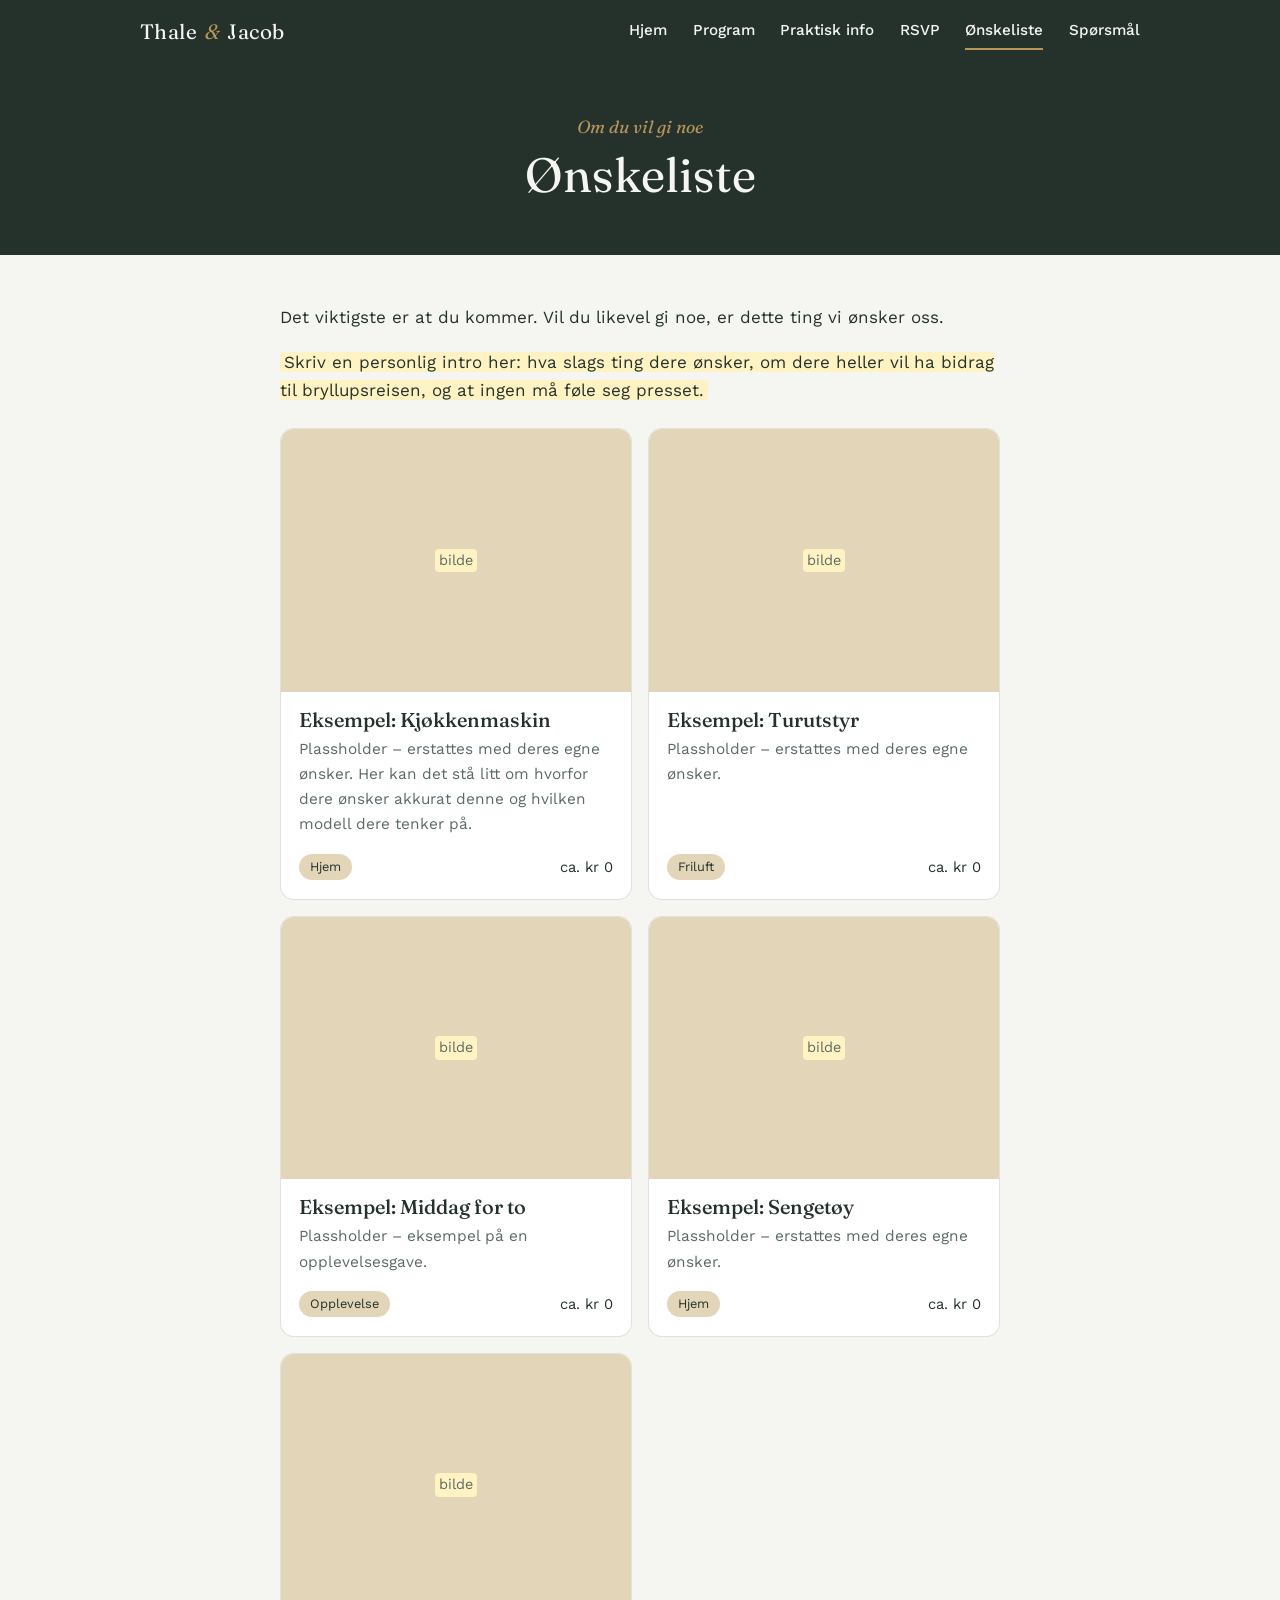
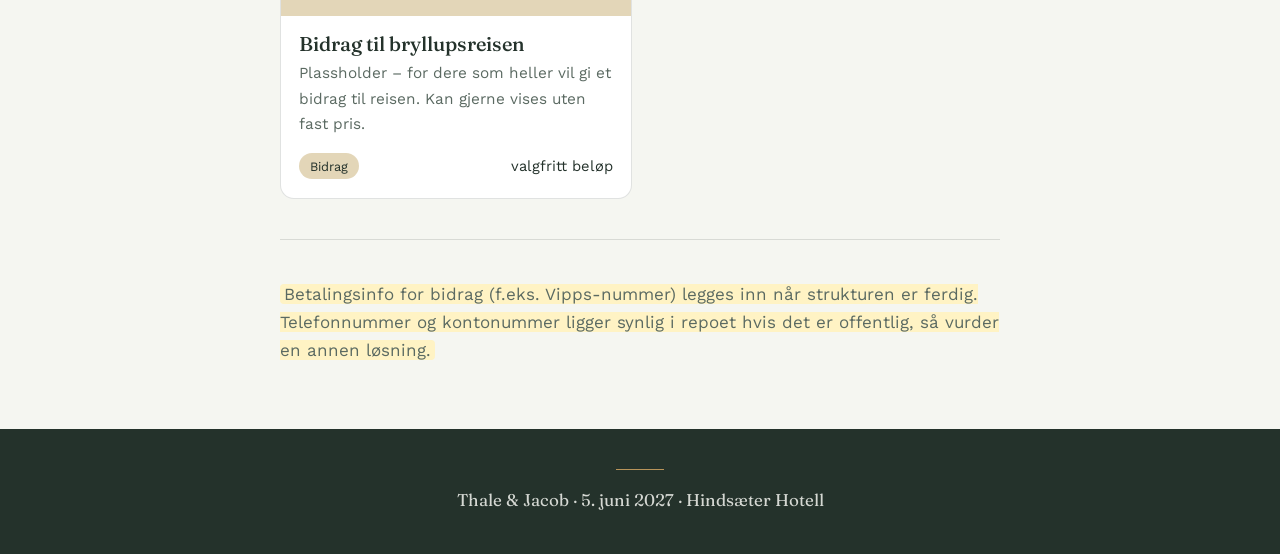
==== onskeliste.html @ 183b1a35 "Replace save-the-date with multi-page guest site Six pages (Hjem, Program, Praktisk info, RSVP, Ønsk" ====
<!DOCTYPE html>
<html lang="nb">
<head>
  <meta charset="utf-8">
  <meta name="viewport" content="width=device-width, initial-scale=1, viewport-fit=cover">
  <meta name="robots" content="noindex, nofollow">
  <title>Ønskeliste – Thale & Jacob</title>
  <meta name="description" content="Ønskeliste fra Thale og Jacob.">
  <meta name="theme-color" content="#24322B">
  <link rel="preconnect" href="https://fonts.googleapis.com">
  <link rel="preconnect" href="https://fonts.gstatic.com" crossorigin>
  <link href="https://fonts.googleapis.com/css2?family=Fraunces:ital,opsz,wght@0,9..144,400;0,9..144,500;1,9..144,400&family=Work+Sans:wght@400;500;600&display=swap" rel="stylesheet">
  <link rel="stylesheet" href="assets/style.css">
</head>
<body>
  <header class="site-header">
    <div class="header-inner">
      <a class="brand" href="index.html">Thale <span class="amp">&amp;</span> Jacob</a>
      <button class="menu-btn" type="button" aria-expanded="false" aria-controls="site-nav">
        <span class="menu-icon" aria-hidden="true"></span><span class="menu-label">Meny</span>
      </button>
      <nav class="nav" id="site-nav" aria-label="Hovedmeny">
        <ul>
        <li><a href="index.html">Hjem</a></li>
        <li><a href="program.html">Program</a></li>
        <li><a href="praktisk.html">Praktisk info</a></li>
        <li><a href="rsvp.html">RSVP</a></li>
        <li><a href="onskeliste.html" aria-current="page">Ønskeliste</a></li>
        <li><a href="sporsmal.html">Spørsmål</a></li>
        </ul>
      </nav>
    </div>
  </header>

  <main>
    <section class="page-head">
      <p class="kicker">Om du vil gi noe</p>
      <h1>Ønskeliste</h1>
    </section>

    <div class="wrap">
      <p>Det viktigste er at du kommer. Vil du likevel gi noe, er dette ting vi ønsker oss.</p>
      <p><span class="todo">Skriv en personlig intro her: hva slags ting dere ønsker, om dere heller vil ha bidrag til bryllupsreisen, og at ingen må føle seg presset.</span></p>

      <div class="wish-grid">
        <article class="wish">
          <div class="wish-img"><span class="todo">bilde</span></div>
          <div class="wish-body">
            <h3>Eksempel: Kjøkkenmaskin</h3>
            <p>Plassholder – erstattes med deres egne ønsker. Her kan det stå litt om hvorfor dere ønsker akkurat denne og hvilken modell dere tenker på.</p>
            <div class="wish-meta"><span class="tag">Hjem</span><span>ca. kr 0</span></div>
          </div>
        </article>
        <article class="wish">
          <div class="wish-img"><span class="todo">bilde</span></div>
          <div class="wish-body">
            <h3>Eksempel: Turutstyr</h3>
            <p>Plassholder – erstattes med deres egne ønsker.</p>
            <div class="wish-meta"><span class="tag">Friluft</span><span>ca. kr 0</span></div>
          </div>
        </article>
        <article class="wish">
          <div class="wish-img"><span class="todo">bilde</span></div>
          <div class="wish-body">
            <h3>Eksempel: Middag for to</h3>
            <p>Plassholder – eksempel på en opplevelsesgave.</p>
            <div class="wish-meta"><span class="tag">Opplevelse</span><span>ca. kr 0</span></div>
          </div>
        </article>
        <article class="wish">
          <div class="wish-img"><span class="todo">bilde</span></div>
          <div class="wish-body">
            <h3>Eksempel: Sengetøy</h3>
            <p>Plassholder – erstattes med deres egne ønsker.</p>
            <div class="wish-meta"><span class="tag">Hjem</span><span>ca. kr 0</span></div>
          </div>
        </article>
        <article class="wish">
          <div class="wish-img"><span class="todo">bilde</span></div>
          <div class="wish-body">
            <h3>Bidrag til bryllupsreisen</h3>
            <p>Plassholder – for dere som heller vil gi et bidrag til reisen. Kan gjerne vises uten fast pris.</p>
            <div class="wish-meta"><span class="tag">Bidrag</span><span>valgfritt beløp</span></div>
          </div>
        </article>
      </div>


      <hr class="rule">
      <p class="muted"><span class="todo">Betalingsinfo for bidrag (f.eks. Vipps-nummer) legges inn når strukturen er ferdig. Telefonnummer og kontonummer ligger synlig i repoet hvis det er offentlig, så vurder en annen løsning.</span></p>
    </div>

  </main>

  <footer class="site-footer">
    <div class="divider"></div>
    <p>Thale &amp; Jacob · 5. juni 2027 · Hindsæter Hotell</p>
  </footer>

  <script src="assets/site.js"></script>
</body>
</html>
---- assets/style.css ----
/* Thale & Jacob – bryllupsside. Delt stil for alle sider. */

:root {
  --bg: #F5F6F1;
  --bg-dark: #24322B;
  --text-dark: #24322B;
  --text-light: #F5F6F1;
  --text-muted: #5B6A62;
  --accent: #B8945A;
  --accent-soft: #E3D6B8;
  --line: rgba(36, 50, 43, .14);
  --serif: "Fraunces", Georgia, "Times New Roman", serif;
  --sans: "Work Sans", -apple-system, "Segoe UI", Roboto, sans-serif;
  --header-h: 64px;
  --maxw: 760px;
}

*, *::before, *::after { box-sizing: border-box; }

html { scroll-behavior: smooth; -webkit-text-size-adjust: 100%; }

body {
  margin: 0;
  background: var(--bg);
  color: var(--text-dark);
  font-family: var(--sans);
  font-size: 1.0625rem;
  line-height: 1.65;
  padding-top: env(safe-area-inset-top, 0px);
  padding-bottom: env(safe-area-inset-bottom, 0px);
}

img { max-width: 100%; display: block; }
a { color: inherit; }

h1, h2, h3 {
  font-family: var(--serif);
  font-weight: 400;
  line-height: 1.2;
  margin: 0 0 .5em;
}
h1 { font-size: clamp(2.2rem, 7vw, 3.6rem); }
h2 { font-size: clamp(1.6rem, 4.5vw, 2.2rem); }
h3 { font-size: 1.25rem; font-weight: 500; }
p { margin: 0 0 1em; }

.kicker {
  font-family: var(--serif);
  font-style: italic;
  color: var(--accent);
  font-size: 1.1rem;
  margin: 0 0 .6em;
}

.amp { color: var(--accent); font-style: italic; }

/* ---------- Header + dropdown-meny ---------- */

.site-header {
  position: sticky;
  top: 0;
  z-index: 50;
  background: var(--bg-dark);
  color: var(--text-light);
  height: var(--header-h);
}
.header-inner {
  max-width: 1040px;
  height: 100%;
  margin: 0 auto;
  padding: 0 1.25rem;
  display: flex;
  align-items: center;
  justify-content: space-between;
}
.brand {
  font-family: var(--serif);
  font-size: 1.3rem;
  text-decoration: none;
  letter-spacing: .02em;
}
.brand .amp { padding: 0 .1em; }

.menu-btn {
  display: inline-flex;
  align-items: center;
  gap: .6rem;
  background: none;
  border: 1px solid rgba(245, 246, 241, .35);
  border-radius: 999px;
  color: inherit;
  font: 500 .9rem var(--sans);
  padding: .5rem 1rem;
  cursor: pointer;
}
.menu-btn:focus-visible, .nav a:focus-visible, .btn:focus-visible,
input:focus-visible, select:focus-visible, textarea:focus-visible {
  outline: 2px solid var(--accent);
  outline-offset: 2px;
}
.menu-icon, .menu-icon::before, .menu-icon::after {
  display: block;
  width: 16px;
  height: 2px;
  background: currentColor;
  border-radius: 2px;
  transition: transform .2s, opacity .2s;
}
.menu-icon { position: relative; }
.menu-icon::before, .menu-icon::after { content: ""; position: absolute; left: 0; }
.menu-icon::before { top: -5px; }
.menu-icon::after { top: 5px; }
.menu-btn[aria-expanded="true"] .menu-icon { background: transparent; }
.menu-btn[aria-expanded="true"] .menu-icon::before { transform: translateY(5px) rotate(45deg); }
.menu-btn[aria-expanded="true"] .menu-icon::after { transform: translateY(-5px) rotate(-45deg); }

.nav {
  position: absolute;
  top: var(--header-h);
  left: 0;
  right: 0;
  background: var(--bg-dark);
  border-top: 1px solid rgba(245, 246, 241, .12);
  box-shadow: 0 18px 30px rgba(0, 0, 0, .25);
  display: none;
}
.nav.open { display: block; }
.nav ul { list-style: none; margin: 0 auto; padding: .5rem 1.25rem 1rem; max-width: 1040px; }
.nav a {
  display: block;
  padding: .85rem 0;
  text-decoration: none;
  font-family: var(--serif);
  font-size: 1.25rem;
  border-bottom: 1px solid rgba(245, 246, 241, .1);
}
.nav li:last-child a { border-bottom: 0; }
.nav a[aria-current="page"] { color: var(--accent); font-style: italic; }
.nav a:hover { color: var(--accent-soft); }

/* Bred skjerm: menyen vises som vanlig lenkerad */
@media (min-width: 820px) {
  .menu-btn { display: none; }
  .nav { position: static; display: block; background: none; border: 0; box-shadow: none; }
  .nav ul { display: flex; gap: 1.6rem; padding: 0; max-width: none; }
  .nav a { border: 0; padding: .3rem 0; font-family: var(--sans); font-size: .95rem; font-weight: 500; }
  .nav a[aria-current="page"] { border-bottom: 2px solid var(--accent); font-style: normal; color: var(--text-light); }
}

/* ---------- Hero (forside) ---------- */

.hero {
  position: relative;
  min-height: calc(100svh - var(--header-h));
  display: grid;
  place-items: center;
  text-align: center;
  color: var(--text-light);
  background: var(--bg-dark);
  overflow: hidden;
}
.hero-media { position: absolute; inset: 0; }
.hero-media img { width: 100%; height: 100%; object-fit: cover; }
.hero-media::after {
  position: absolute;
  inset: 0;
  content: "";
  background: linear-gradient(180deg, rgba(36,50,43,.55) 0%, rgba(36,50,43,.75) 100%);
}
.hero-content { position: relative; padding: 2rem 1.25rem; }
.hero h1 { margin-bottom: .2em; }
.hero .date { font-family: var(--serif); font-size: clamp(1.4rem, 4vw, 2rem); margin: 0; }
.hero .place { margin: .4rem 0 1.6rem; opacity: .85; letter-spacing: .06em; }
.countdown {
  display: inline-block;
  border: 1px solid var(--accent);
  color: var(--accent-soft);
  border-radius: 999px;
  padding: .4rem 1.1rem;
  font-size: .95rem;
  margin-bottom: 1.8rem;
}
@media (prefers-reduced-motion: no-preference) {
  .hero-content > * { animation: rise .9s both; }
  .hero-content > *:nth-child(2) { animation-delay: .1s; }
  .hero-content > *:nth-child(3) { animation-delay: .2s; }
  .hero-content > *:nth-child(4) { animation-delay: .3s; }
  .hero-content > *:nth-child(5) { animation-delay: .4s; }
  @keyframes rise { from { opacity: 0; transform: translateY(14px); } to { opacity: 1; transform: none; } }
}

/* ---------- Innhold ---------- */

.page-head {
  background: var(--bg-dark);
  color: var(--text-light);
  text-align: center;
  padding: 3rem 1.25rem 3.2rem;
}
.page-head h1 { margin: 0; font-size: clamp(2rem, 6vw, 3rem); }
.page-head .kicker { margin-bottom: .3em; }

main { display: block; }
.wrap { max-width: var(--maxw); margin: 0 auto; padding: 3rem 1.25rem; }
.wrap + .wrap { padding-top: 0; }
.center { text-align: center; }
.muted { color: var(--text-muted); }

.rule { border: 0; border-top: 1px solid var(--line); margin: 2.5rem 0; }

.cards { display: grid; gap: 1rem; grid-template-columns: repeat(auto-fit, minmax(210px, 1fr)); margin-top: 1.5rem; }
.card {
  display: block;
  text-decoration: none;
  background: #fff;
  border: 1px solid var(--line);
  border-radius: 14px;
  padding: 1.3rem 1.3rem 1.2rem;
  transition: transform .2s, border-color .2s;
}
.card:hover { transform: translateY(-2px); border-color: var(--accent); }
.card h3 { margin-bottom: .25em; }
.card p { margin: 0; color: var(--text-muted); font-size: .98rem; }

.btn {
  display: inline-block;
  background: var(--accent);
  color: #fff;
  border: 0;
  border-radius: 999px;
  padding: .85rem 1.7rem;
  font: 600 1rem var(--sans);
  text-decoration: none;
  cursor: pointer;
}
.btn:hover { background: #a58250; }
.btn.ghost { background: none; border: 1px solid var(--accent); color: var(--accent-soft); }

.venue-photo { aspect-ratio: 16 / 9; width: 100%; object-fit: cover; border-radius: 14px; background: var(--accent-soft); }

/* Program */
.day { margin-bottom: 3rem; }
.day-title { display: flex; align-items: baseline; gap: .8rem; border-bottom: 2px solid var(--accent); padding-bottom: .4rem; margin-bottom: 1rem; }
.day-title h2 { margin: 0; }
.day-title span { color: var(--text-muted); font-family: var(--serif); font-style: italic; }
.timeline { list-style: none; margin: 0; padding: 0; }
.timeline li { display: grid; grid-template-columns: 5.2rem 1fr; gap: 1rem; padding: .9rem 0; border-bottom: 1px solid var(--line); }
.timeline .time { font-family: var(--serif); color: var(--accent); font-size: 1.15rem; }
.timeline strong { display: block; font-weight: 600; }
.timeline small { color: var(--text-muted); font-size: .95rem; }

/* Praktisk info / FAQ */
.info-block { margin-bottom: 2.6rem; }
.info-block h2 { border-left: 3px solid var(--accent); padding-left: .8rem; }
.facts { display: grid; grid-template-columns: repeat(auto-fit, minmax(200px, 1fr)); gap: 1rem; margin: 1rem 0; }
.fact { background: #fff; border: 1px solid var(--line); border-radius: 12px; padding: 1rem 1.1rem; }
.fact b { display: block; font-family: var(--serif); font-weight: 500; font-size: 1.1rem; margin-bottom: .2rem; }

details { border-bottom: 1px solid var(--line); padding: .9rem 0; }
summary { cursor: pointer; font-family: var(--serif); font-size: 1.15rem; list-style: none; display: flex; justify-content: space-between; gap: 1rem; }
summary::-webkit-details-marker { display: none; }
summary::after { content: "+"; color: var(--accent); font-size: 1.4rem; line-height: 1; }
details[open] summary::after { content: "–"; }
details p { margin: .7rem 0 0; color: var(--text-muted); }

/* Skjema */
form { display: grid; gap: 1.2rem; }
label, legend { font-weight: 600; font-size: .95rem; display: block; margin-bottom: .35rem; }
fieldset { border: 0; padding: 0; margin: 0; }
input[type="text"], input[type="email"], input[type="number"], select, textarea {
  width: 100%;
  font: inherit;
  padding: .75rem .9rem;
  border: 1px solid rgba(36, 50, 43, .3);
  border-radius: 10px;
  background: #fff;
  color: inherit;
}
textarea { min-height: 6.5rem; resize: vertical; }
.choice { display: flex; gap: .7rem; flex-wrap: wrap; }
.choice label {
  display: flex; align-items: center; gap: .5rem;
  font-weight: 500; margin: 0;
  border: 1px solid rgba(36, 50, 43, .3);
  border-radius: 10px;
  padding: .7rem 1rem;
  background: #fff;
  cursor: pointer;
}
.choice input { accent-color: var(--accent); }
.hint { font-size: .9rem; color: var(--text-muted); margin: .3rem 0 0; }
.hp { position: absolute; left: -9999px; }
.form-msg { padding: 1rem 1.2rem; border-radius: 10px; background: var(--accent-soft); display: none; }
.form-msg.show { display: block; }
[hidden] { display: none !important; }

/* Ønskeliste */
.wish-grid { display: grid; gap: 1rem; grid-template-columns: repeat(auto-fill, minmax(230px, 1fr)); margin-top: 1.5rem; }
.wish { background: #fff; border: 1px solid var(--line); border-radius: 14px; overflow: hidden; display: flex; flex-direction: column; }
.wish-img { aspect-ratio: 4 / 3; background: var(--accent-soft); display: grid; place-items: center; color: var(--text-muted); font-size: .9rem; }
.wish-body { padding: 1rem 1.1rem 1.2rem; display: flex; flex-direction: column; gap: .3rem; flex: 1; }
.wish-body h3 { margin: 0; }
.wish-body p { margin: 0; color: var(--text-muted); font-size: .96rem; }
.wish-meta { margin-top: auto; padding-top: .7rem; display: flex; justify-content: space-between; align-items: center; font-size: .92rem; }
.tag { font-size: .8rem; background: var(--accent-soft); border-radius: 999px; padding: .15rem .7rem; }

.form-msg.error { background: #f4d6d0; }
fieldset + fieldset, .sub { margin-top: 0; }
.group { border: 1px solid var(--line); border-radius: 14px; padding: 1.2rem; background: rgba(255,255,255,.5); display: grid; gap: 1.2rem; }

.btn.small { padding: .5rem 1.1rem; font-size: .9rem; }
.note { border-left: 3px solid var(--accent); background: #fff; border-radius: 0 10px 10px 0; padding: .9rem 1.1rem; margin: 1.5rem 0; }
.note p:last-child { margin-bottom: 0; }

/* Markering av tekst som må fylles ut (fjernes når innhold er klart) */
.todo { background: #fff3c4; border-radius: 4px; padding: 0 .25em; }

footer.site-footer { background: var(--bg-dark); color: var(--text-light); text-align: center; padding: 2.5rem 1.25rem; font-family: var(--serif); }
footer.site-footer .divider { width: 48px; height: 1px; background: var(--accent); margin: 0 auto 1rem; }
footer.site-footer p { margin: 0; opacity: .85; }
footer.site-footer a { color: var(--accent-soft); }

@media (max-width: 480px) {
  .timeline li { grid-template-columns: 4.2rem 1fr; gap: .7rem; }
}
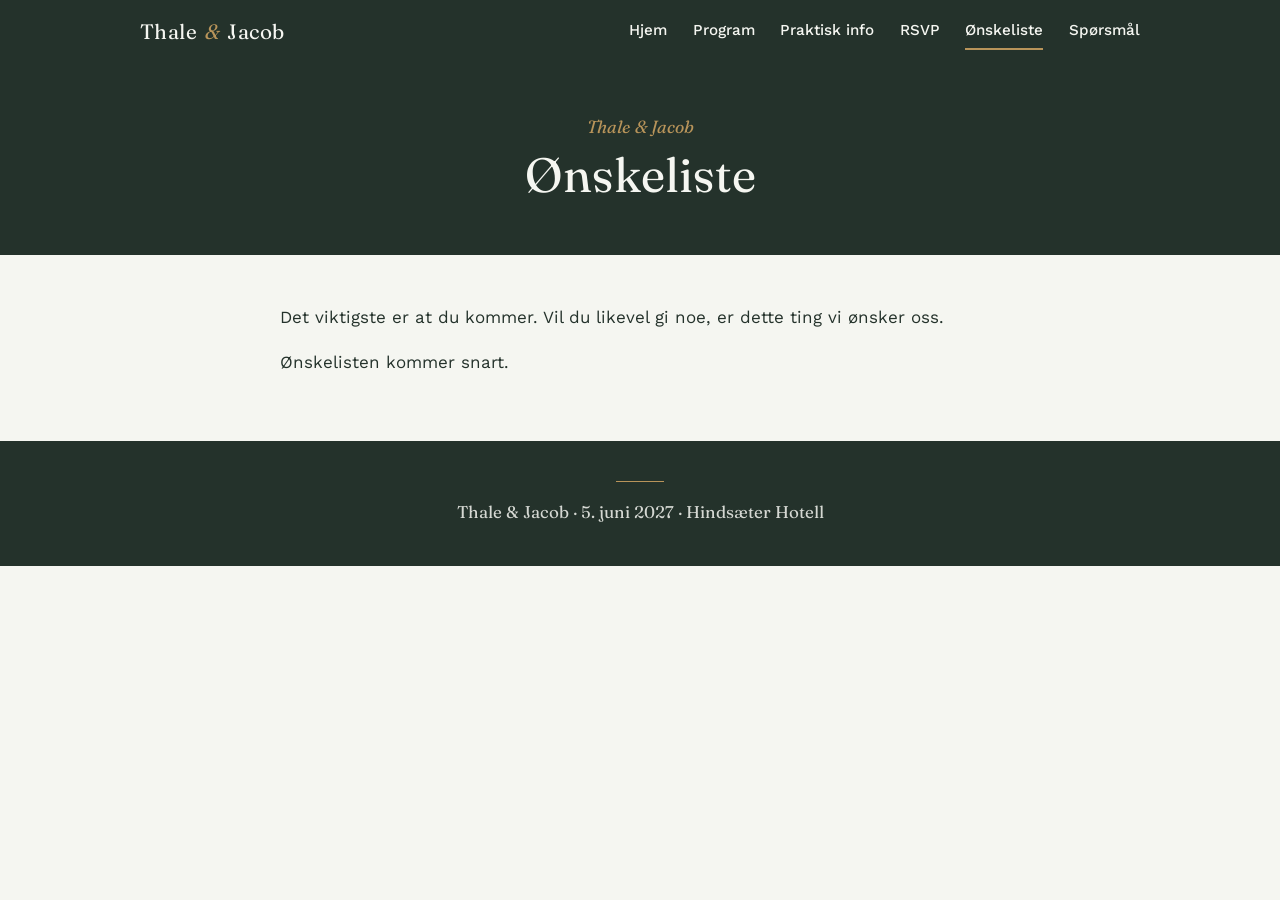
==== commit 2444470d: "Add real content, proofread, and extend the RSVP form Norwegian content for all pages, proofreading " ====
--- a/onskeliste.html
+++ b/onskeliste.html
@@ -4,7 +4,7 @@
   <meta charset="utf-8">
   <meta name="viewport" content="width=device-width, initial-scale=1, viewport-fit=cover">
   <meta name="robots" content="noindex, nofollow">
-  <title>Ønskeliste – Thale & Jacob</title>
+  <title>Ønskeliste – Thale &amp; Jacob</title>
   <meta name="description" content="Ønskeliste fra Thale og Jacob.">
   <meta name="theme-color" content="#24322B">
   <link rel="preconnect" href="https://fonts.googleapis.com">
@@ -34,60 +34,13 @@
 
   <main>
     <section class="page-head">
-      <p class="kicker">Om du vil gi noe</p>
+      <p class="kicker">Thale &amp; Jacob</p>
       <h1>Ønskeliste</h1>
     </section>
 
     <div class="wrap">
       <p>Det viktigste er at du kommer. Vil du likevel gi noe, er dette ting vi ønsker oss.</p>
-      <p><span class="todo">Skriv en personlig intro her: hva slags ting dere ønsker, om dere heller vil ha bidrag til bryllupsreisen, og at ingen må føle seg presset.</span></p>
-
-      <div class="wish-grid">
-        <article class="wish">
-          <div class="wish-img"><span class="todo">bilde</span></div>
-          <div class="wish-body">
-            <h3>Eksempel: Kjøkkenmaskin</h3>
-            <p>Plassholder – erstattes med deres egne ønsker. Her kan det stå litt om hvorfor dere ønsker akkurat denne og hvilken modell dere tenker på.</p>
-            <div class="wish-meta"><span class="tag">Hjem</span><span>ca. kr 0</span></div>
-          </div>
-        </article>
-        <article class="wish">
-          <div class="wish-img"><span class="todo">bilde</span></div>
-          <div class="wish-body">
-            <h3>Eksempel: Turutstyr</h3>
-            <p>Plassholder – erstattes med deres egne ønsker.</p>
-            <div class="wish-meta"><span class="tag">Friluft</span><span>ca. kr 0</span></div>
-          </div>
-        </article>
-        <article class="wish">
-          <div class="wish-img"><span class="todo">bilde</span></div>
-          <div class="wish-body">
-            <h3>Eksempel: Middag for to</h3>
-            <p>Plassholder – eksempel på en opplevelsesgave.</p>
-            <div class="wish-meta"><span class="tag">Opplevelse</span><span>ca. kr 0</span></div>
-          </div>
-        </article>
-        <article class="wish">
-          <div class="wish-img"><span class="todo">bilde</span></div>
-          <div class="wish-body">
-            <h3>Eksempel: Sengetøy</h3>
-            <p>Plassholder – erstattes med deres egne ønsker.</p>
-            <div class="wish-meta"><span class="tag">Hjem</span><span>ca. kr 0</span></div>
-          </div>
-        </article>
-        <article class="wish">
-          <div class="wish-img"><span class="todo">bilde</span></div>
-          <div class="wish-body">
-            <h3>Bidrag til bryllupsreisen</h3>
-            <p>Plassholder – for dere som heller vil gi et bidrag til reisen. Kan gjerne vises uten fast pris.</p>
-            <div class="wish-meta"><span class="tag">Bidrag</span><span>valgfritt beløp</span></div>
-          </div>
-        </article>
-      </div>
-
-
-      <hr class="rule">
-      <p class="muted"><span class="todo">Betalingsinfo for bidrag (f.eks. Vipps-nummer) legges inn når strukturen er ferdig. Telefonnummer og kontonummer ligger synlig i repoet hvis det er offentlig, så vurder en annen løsning.</span></p>
+      <p>Ønskelisten kommer snart.</p>
     </div>
 
   </main>
--- a/assets/style.css
+++ b/assets/style.css
@@ -244,8 +244,8 @@
 .day-title h2 { margin: 0; }
 .day-title span { color: var(--text-muted); font-family: var(--serif); font-style: italic; }
 .timeline { list-style: none; margin: 0; padding: 0; }
-.timeline li { display: grid; grid-template-columns: 5.2rem 1fr; gap: 1rem; padding: .9rem 0; border-bottom: 1px solid var(--line); }
-.timeline .time { font-family: var(--serif); color: var(--accent); font-size: 1.15rem; }
+.timeline li { display: grid; grid-template-columns: 6.8rem 1fr; gap: 1rem; padding: .9rem 0; border-bottom: 1px solid var(--line); }
+.timeline .time { font-family: var(--serif); color: var(--accent); font-size: 1.1rem; white-space: nowrap; }
 .timeline strong { display: block; font-weight: 600; }
 .timeline small { color: var(--text-muted); font-size: .95rem; }
 
@@ -321,5 +321,6 @@
 footer.site-footer a { color: var(--accent-soft); }
 
 @media (max-width: 480px) {
-  .timeline li { grid-template-columns: 4.2rem 1fr; gap: .7rem; }
-}
+  .timeline li { grid-template-columns: 6rem 1fr; gap: .7rem; }
+  .timeline .time { font-size: 1rem; }
+}
